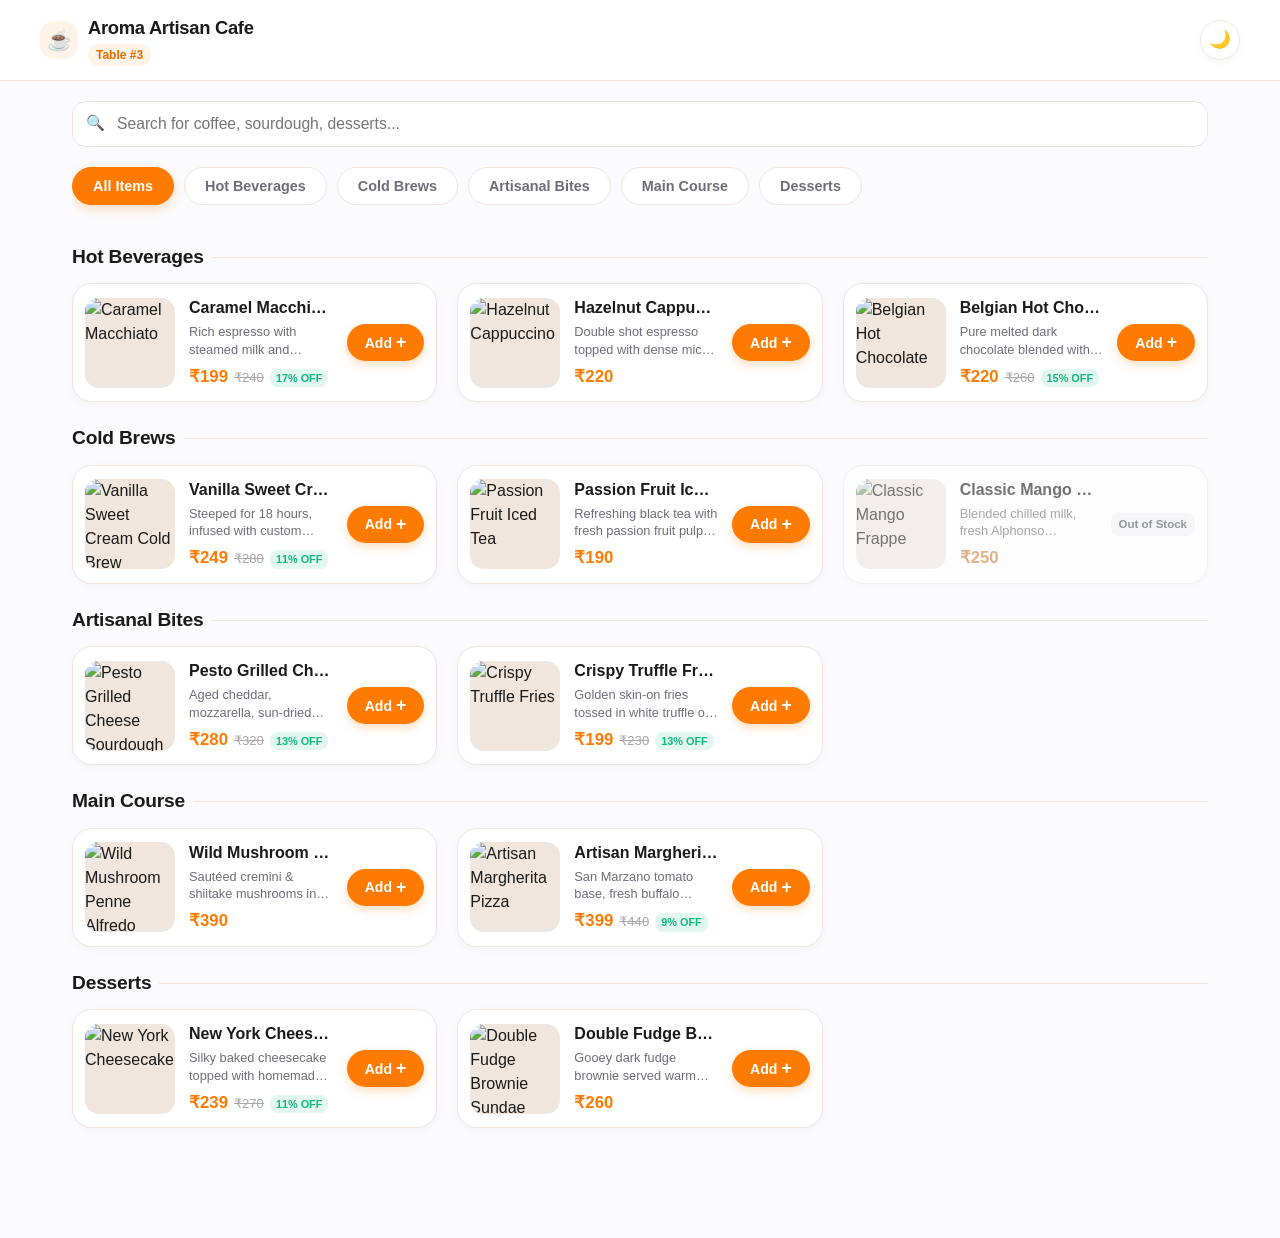
==== customer-web/index.html @ c37644c1 "feat: complete QR cafe management system with customer web, flutter owner app, and supabase backend" ====
<!DOCTYPE html>
<html lang="en">
<head>
  <meta charset="UTF-8" />
  <meta name="viewport" content="width=device-width, initial-scale=1.0, maximum-scale=1.0, user-scalable=no" />
  <meta name="description" content="Seamless QR-Based Cafe Ordering - Browse delicious coffee, meals and desserts." />
  <meta name="theme-color" content="#FF7A00" />
  <title>Aroma Artisan Cafe - Menu & Ordering</title>
  <link rel="stylesheet" href="style.css" />
  <!-- Supabase Client CDN -->
  <script src="https://cdn.jsdelivr.net/npm/@supabase/supabase-js@2"></script>
</head>
<body>
  <!-- Header / Top Bar -->
  <header class="topbar">
    <div class="container topbar-content">
      <div class="brand-wrapper">
        <div class="brand-icon">☕</div>
        <div>
          <div class="brand-name" id="cafeBrandName">Aroma Artisan Cafe</div>
          <div class="table-badge" id="tableBadge">Table #...</div>
        </div>
      </div>
      <button id="themeToggleBtn" class="theme-toggle-btn" aria-label="Toggle Dark/Light Mode">🌙</button>
    </div>
  </header>

  <!-- Main Content Area -->
  <main class="container">
    <!-- Search Section -->
    <section class="search-section">
      <div class="search-input-wrapper">
        <span class="search-icon">🔍</span>
        <input 
          type="text" 
          id="searchInput" 
          class="search-input" 
          placeholder="Search for coffee, sourdough, desserts..." 
          autocomplete="off"
        />
      </div>
    </section>

    <!-- Category Pill Filter -->
    <nav class="category-nav" id="categoryNav" aria-label="Menu Categories">
      <button class="category-pill active" data-category="ALL">All Items</button>
      <!-- Dynamic categories injected by app.js -->
    </nav>

    <!-- Dynamic Menu Grid Container -->
    <div id="menuContainer" class="menu-container">
      <!-- Menu categories & cards injected dynamically -->
      <div style="text-align: center; padding: 40px; color: var(--color-text-muted);">
        Loading fresh menu...
      </div>
    </div>
  </main>

  <!-- Floating Sticky Cart Action Button -->
  <button id="cartFab" class="cart-fab hidden" aria-label="View Cart">
    <span>🛒 View Order</span>
    <span class="cart-fab-badge" id="cartFabCount">0</span>
    <span>· ₹<span id="cartFabTotal">0</span></span>
  </button>

  <!-- Cart Modal / Slide-up Drawer -->
  <div id="cartBackdrop" class="cart-backdrop hidden"></div>
  <div id="cartDrawer" class="cart-drawer hidden">
    <div class="cart-drawer-header">
      <div>
        <h2 class="cart-drawer-title">Your Order</h2>
        <p style="font-size: 0.82rem; color: var(--color-text-secondary);" id="cartDrawerSubtitle">Table #...</p>
      </div>
      <button id="closeCartBtn" class="close-btn" aria-label="Close Cart">✕</button>
    </div>

    <!-- Items in cart -->
    <div id="cartItemsList" class="cart-items-list">
      <!-- Injected by app.js -->
    </div>

    <!-- Footer with billing and Place Order button -->
    <div class="cart-footer">
      <div class="cart-bill-row">
        <span>Items Subtotal</span>
        <span>₹<span id="billSubtotal">0</span></span>
      </div>
      <div class="cart-bill-row">
        <span>Taxes & Service</span>
        <span>₹0 (Included)</span>
      </div>
      <div class="cart-bill-row cart-bill-total">
        <span>Total Payable</span>
        <span>₹<span id="billTotal">0</span></span>
      </div>
      <button id="placeOrderBtn" class="place-order-btn">
        <span>Send to Kitchen</span>
        <span>🚀</span>
      </button>
    </div>
  </div>

  <!-- Toast Notifications -->
  <div id="toast" class="toast hidden" role="alert"></div>

  <!-- Scripts -->
  <script src="config.js"></script>
  <script src="app.js"></script>
</body>
</html>
---- customer-web/style.css ----
/* ==============================================================================
   Customer Ordering Web App - Design System & Stylesheet
   Theme: Warm Orange (#FF7A00 / #FF8C42) with Light & Dark Modes
   ============================================================================== */

:root {
  --color-primary: #ff7a00;
  --color-primary-dark: #e56a00;
  --color-primary-light: #fff2e6;
  --color-primary-glow: rgba(255, 122, 0, 0.25);
  
  --color-bg: #fbfbfd;
  --color-surface: #ffffff;
  --color-surface-hover: #fffaf5;
  --color-card-border: #f0e6dd;
  
  --color-text: #1a1a1a;
  --color-text-secondary: #6e6d7a;
  --color-text-muted: #9e9ea7;
  --color-strike: #a8a8a8;
  
  --color-success: #10b981;
  --color-danger: #ef4444;
  --color-badge-bg: #f3f4f6;
  --color-badge-text: #4b5563;

  --shadow-sm: 0 2px 8px rgba(0, 0, 0, 0.04);
  --shadow-md: 0 8px 24px rgba(0, 0, 0, 0.08);
  --shadow-lg: 0 14px 34px rgba(255, 122, 0, 0.2);
  --shadow-modal: 0 -8px 30px rgba(0, 0, 0, 0.15);

  --radius-sm: 8px;
  --radius-md: 14px;
  --radius-lg: 20px;
  --radius-full: 9999px;
  
  --transition-fast: 0.15s cubic-bezier(0.4, 0, 0.2, 1);
  --transition-normal: 0.25s cubic-bezier(0.4, 0, 0.2, 1);
}

body.dark {
  --color-primary: #ff8c42;
  --color-primary-dark: #ff7a00;
  --color-primary-light: #2d1e14;
  --color-primary-glow: rgba(255, 140, 66, 0.25);

  --color-bg: #121212;
  --color-surface: #1e1e1e;
  --color-surface-hover: #262626;
  --color-card-border: #2e2e2e;

  --color-text: #f9f9f9;
  --color-text-secondary: #b3b3b3;
  --color-text-muted: #737373;
  --color-strike: #666666;

  --color-badge-bg: #2d2d2d;
  --color-badge-text: #a3a3a3;

  --shadow-sm: 0 2px 8px rgba(0, 0, 0, 0.3);
  --shadow-md: 0 8px 24px rgba(0, 0, 0, 0.4);
  --shadow-lg: 0 14px 34px rgba(255, 140, 66, 0.22);
  --shadow-modal: 0 -8px 30px rgba(0, 0, 0, 0.6);
}

/* Reset & Base */
* {
  box-sizing: border-box;
  margin: 0;
  padding: 0;
  -webkit-tap-highlight-color: transparent;
}

body {
  font-family: -apple-system, BlinkMacSystemFont, 'Segoe UI', Roboto, Helvetica, Arial, sans-serif;
  background-color: var(--color-bg);
  color: var(--color-text);
  line-height: 1.5;
  transition: background-color var(--transition-normal), color var(--transition-normal);
  padding-bottom: 110px;
  min-height: 100vh;
}

/* Container */
.container {
  width: 100%;
  max-width: 680px;
  margin: 0 auto;
  padding: 0 16px;
  transition: max-width var(--transition-normal);
}

@media (min-width: 768px) {
  .container {
    max-width: 920px;
    padding: 0 24px;
  }
}

@media (min-width: 1120px) {
  .container {
    max-width: 1200px;
    padding: 0 32px;
  }
}

/* Top Bar */
.topbar {
  position: sticky;
  top: 0;
  z-index: 40;
  background: rgba(255, 255, 255, 0.85);
  backdrop-filter: blur(12px);
  -webkit-backdrop-filter: blur(12px);
  border-bottom: 1px solid var(--color-card-border);
  transition: background-color var(--transition-normal), border-color var(--transition-normal);
}

body.dark .topbar {
  background: rgba(18, 18, 18, 0.85);
}

.topbar-content {
  display: flex;
  align-items: center;
  justify-content: space-between;
  padding: 14px 0;
}

.brand-wrapper {
  display: flex;
  align-items: center;
  gap: 10px;
}

.brand-icon {
  display: flex;
  align-items: center;
  justify-content: center;
  width: 38px;
  height: 38px;
  background: var(--color-primary-light);
  border-radius: var(--radius-md);
  font-size: 1.25rem;
}

.brand-name {
  font-size: 1.15rem;
  font-weight: 700;
  color: var(--color-text);
  letter-spacing: -0.3px;
}

.table-badge {
  display: inline-flex;
  align-items: center;
  font-size: 0.75rem;
  font-weight: 600;
  padding: 2px 8px;
  border-radius: var(--radius-full);
  background: var(--color-primary-light);
  color: var(--color-primary-dark);
  margin-top: 2px;
}

.theme-toggle-btn {
  background: var(--color-surface);
  border: 1px solid var(--color-card-border);
  width: 40px;
  height: 40px;
  border-radius: var(--radius-full);
  display: flex;
  align-items: center;
  justify-content: center;
  cursor: pointer;
  font-size: 1.1rem;
  transition: transform var(--transition-fast), background-color var(--transition-fast);
  box-shadow: var(--shadow-sm);
}

.theme-toggle-btn:active {
  transform: scale(0.92);
}

/* Search & Categories Bar */
.search-section {
  padding: 14px 0 10px;
}

.search-input-wrapper {
  position: relative;
  display: flex;
  align-items: center;
}

.search-icon {
  position: absolute;
  left: 14px;
  color: var(--color-text-muted);
  font-size: 0.95rem;
  pointer-events: none;
}

.search-input {
  width: 100%;
  padding: 11px 14px 11px 40px;
  font-size: 0.92rem;
  border-radius: var(--radius-md);
  border: 1px solid var(--color-card-border);
  background: var(--color-surface);
  color: var(--color-text);
  outline: none;
  transition: border-color var(--transition-fast), box-shadow var(--transition-fast);
}

.search-input:focus {
  border-color: var(--color-primary);
  box-shadow: 0 0 0 3px var(--color-primary-glow);
}

.category-nav {
  display: flex;
  gap: 8px;
  overflow-x: auto;
  padding: 6px 0 12px;
  scrollbar-width: none;
  -ms-overflow-style: none;
}

.category-nav::-webkit-scrollbar {
  display: none;
}

.category-pill {
  white-space: nowrap;
  padding: 8px 16px;
  border-radius: var(--radius-full);
  font-size: 0.85rem;
  font-weight: 600;
  border: 1px solid var(--color-card-border);
  background: var(--color-surface);
  color: var(--color-text-secondary);
  cursor: pointer;
  transition: all var(--transition-fast);
}

.category-pill.active {
  background: var(--color-primary);
  color: #ffffff;
  border-color: var(--color-primary);
  box-shadow: 0 4px 12px var(--color-primary-glow);
}

/* Category Section */
.category-heading {
  font-size: 1.2rem;
  font-weight: 700;
  margin: 22px 0 12px;
  display: flex;
  align-items: center;
  gap: 8px;
  letter-spacing: -0.2px;
}

.category-heading::after {
  content: "";
  flex: 1;
  height: 1px;
  background: var(--color-card-border);
}

/* Menu Item Card & Multi-Column Responsive Grid */
.menu-grid {
  display: grid;
  grid-template-columns: 1fr;
  gap: 12px;
}

@media (min-width: 640px) {
  .menu-grid {
    grid-template-columns: repeat(2, minmax(0, 1fr));
    gap: 16px;
  }
}

@media (min-width: 1024px) {
  .menu-grid {
    grid-template-columns: repeat(3, minmax(0, 1fr));
    gap: 20px;
  }
}

.item-card {
  display: flex;
  background: var(--color-surface);
  border: 1px solid var(--color-card-border);
  border-radius: var(--radius-lg);
  padding: 12px;
  gap: 14px;
  align-items: center;
  box-shadow: var(--shadow-sm);
  transition: transform var(--transition-fast), box-shadow var(--transition-fast), border-color var(--transition-fast);
}

.item-card:hover {
  border-color: var(--color-primary);
  transform: translateY(-2px);
  box-shadow: var(--shadow-md);
}

.item-card.unavailable {
  opacity: 0.6;
  filter: grayscale(0.4);
}

.item-card.unavailable:hover {
  transform: none;
  border-color: var(--color-card-border);
}

.item-image-wrapper {
  position: relative;
  width: 90px;
  height: 90px;
  flex-shrink: 0;
  border-radius: var(--radius-md);
  overflow: hidden;
  background: var(--color-card-border);
}

.item-image {
  width: 100%;
  height: 100%;
  object-fit: cover;
  transition: transform 0.3s ease;
}

.item-card:hover .item-image {
  transform: scale(1.05);
}

.item-details {
  flex: 1;
  min-width: 0;
}

.item-name {
  font-size: 1rem;
  font-weight: 700;
  color: var(--color-text);
  margin-bottom: 3px;
  white-space: nowrap;
  overflow: hidden;
  text-overflow: ellipsis;
}

.item-desc {
  font-size: 0.8rem;
  color: var(--color-text-secondary);
  line-height: 1.35;
  display: -webkit-box;
  -webkit-line-clamp: 2;
  -webkit-box-orient: vertical;
  overflow: hidden;
  margin-bottom: 6px;
}

.item-price-row {
  display: flex;
  align-items: baseline;
  gap: 6px;
}

.item-price {
  font-size: 1.05rem;
  font-weight: 700;
  color: var(--color-primary);
}

.item-price-strike {
  font-size: 0.82rem;
  color: var(--color-strike);
  text-decoration: line-through;
}

.item-discount-tag {
  font-size: 0.68rem;
  font-weight: 700;
  color: var(--color-success);
  background: rgba(16, 185, 129, 0.12);
  padding: 1px 6px;
  border-radius: var(--radius-sm);
}

.item-action {
  display: flex;
  flex-direction: column;
  align-items: flex-end;
  justify-content: flex-end;
}

.badge-out-of-stock {
  font-size: 0.72rem;
  font-weight: 600;
  padding: 3px 8px;
  border-radius: var(--radius-sm);
  background: var(--color-badge-bg);
  color: var(--color-badge-text);
  white-space: nowrap;
}

.add-btn {
  background: var(--color-primary);
  color: #ffffff;
  border: none;
  border-radius: var(--radius-full);
  padding: 8px 18px;
  font-size: 0.88rem;
  font-weight: 700;
  cursor: pointer;
  display: inline-flex;
  align-items: center;
  gap: 4px;
  box-shadow: 0 4px 10px var(--color-primary-glow);
  transition: transform var(--transition-fast), background-color var(--transition-fast);
}

.add-btn:hover {
  background: var(--color-primary-dark);
}

.add-btn:active {
  transform: scale(0.93);
}

/* Quantity Counter in Card */
.qty-control {
  display: inline-flex;
  align-items: center;
  gap: 8px;
  background: var(--color-primary-light);
  border-radius: var(--radius-full);
  padding: 3px 8px;
}

.qty-btn {
  width: 26px;
  height: 26px;
  border-radius: var(--radius-full);
  border: none;
  background: var(--color-primary);
  color: #ffffff;
  font-weight: bold;
  cursor: pointer;
  display: flex;
  align-items: center;
  justify-content: center;
  font-size: 0.9rem;
  transition: transform var(--transition-fast);
}

.qty-btn:active {
  transform: scale(0.88);
}

.qty-text {
  font-weight: 700;
  font-size: 0.9rem;
  color: var(--color-primary-dark);
  min-width: 16px;
  text-align: center;
}

/* Floating Cart FAB */
.cart-fab {
  position: fixed;
  bottom: 24px;
  left: 50%;
  transform: translateX(-50%) translateY(0);
  background: var(--color-primary);
  color: #ffffff;
  border: none;
  border-radius: var(--radius-full);
  padding: 14px 28px;
  font-size: 1rem;
  font-weight: 700;
  display: flex;
  align-items: center;
  gap: 12px;
  box-shadow: var(--shadow-lg);
  cursor: pointer;
  z-index: 50;
  transition: transform var(--transition-normal), opacity var(--transition-normal), background-color var(--transition-fast);
}

.cart-fab:hover {
  background: var(--color-primary-dark);
}

.cart-fab:active {
  transform: translateX(-50%) scale(0.96);
}

.cart-fab.hidden {
  transform: translateX(-50%) translateY(100px);
  opacity: 0;
  pointer-events: none;
}

.cart-fab-badge {
  background: #ffffff;
  color: var(--color-primary-dark);
  font-size: 0.78rem;
  font-weight: 800;
  border-radius: var(--radius-full);
  padding: 2px 8px;
}

/* Cart Slide-up Drawer */
.cart-backdrop {
  position: fixed;
  inset: 0;
  background: rgba(0, 0, 0, 0.45);
  backdrop-filter: blur(4px);
  z-index: 60;
  opacity: 1;
  transition: opacity var(--transition-normal);
}

.cart-backdrop.hidden {
  opacity: 0;
  pointer-events: none;
}

.cart-drawer {
  position: fixed;
  bottom: 0;
  left: 0;
  right: 0;
  max-width: 680px;
  margin: 0 auto;
  background: var(--color-surface);
  border-top-left-radius: var(--radius-lg);
  border-top-right-radius: var(--radius-lg);
  box-shadow: var(--shadow-modal);
  padding: 24px 20px 28px;
  max-height: 82vh;
  display: flex;
  flex-direction: column;
  z-index: 70;
  transition: transform 0.32s cubic-bezier(0.16, 1, 0.3, 1);
}

.cart-drawer.hidden {
  transform: translateY(105%);
}

.cart-drawer-header {
  display: flex;
  align-items: center;
  justify-content: space-between;
  padding-bottom: 16px;
  border-bottom: 1px solid var(--color-card-border);
}

.cart-drawer-title {
  font-size: 1.25rem;
  font-weight: 700;
}

.close-btn {
  background: var(--color-bg);
  border: 1px solid var(--color-card-border);
  width: 36px;
  height: 36px;
  border-radius: var(--radius-full);
  display: flex;
  align-items: center;
  justify-content: center;
  cursor: pointer;
  color: var(--color-text-secondary);
  font-size: 1.1rem;
}

.cart-items-list {
  flex: 1;
  overflow-y: auto;
  padding: 16px 0;
  display: flex;
  flex-direction: column;
  gap: 14px;
}

.cart-item-row {
  display: flex;
  align-items: center;
  justify-content: space-between;
  gap: 12px;
}

.cart-item-info {
  flex: 1;
}

.cart-item-name {
  font-size: 0.95rem;
  font-weight: 600;
}

.cart-item-unit-price {
  font-size: 0.8rem;
  color: var(--color-text-muted);
}

.cart-item-total {
  font-weight: 700;
  font-size: 0.95rem;
  color: var(--color-text);
  min-width: 60px;
  text-align: right;
}

.cart-footer {
  border-top: 1px solid var(--color-card-border);
  padding-top: 16px;
}

.cart-bill-row {
  display: flex;
  justify-content: space-between;
  align-items: center;
  margin-bottom: 8px;
  font-size: 0.9rem;
  color: var(--color-text-secondary);
}

.cart-bill-total {
  font-size: 1.2rem;
  font-weight: 800;
  color: var(--color-text);
  margin-top: 8px;
  padding-top: 8px;
  border-top: 1px dashed var(--color-card-border);
}

.place-order-btn {
  width: 100%;
  margin-top: 16px;
  background: var(--color-primary);
  color: #ffffff;
  border: none;
  border-radius: var(--radius-md);
  padding: 16px;
  font-size: 1.05rem;
  font-weight: 700;
  cursor: pointer;
  box-shadow: 0 6px 18px var(--color-primary-glow);
  display: flex;
  align-items: center;
  justify-content: center;
  gap: 8px;
  transition: background-color var(--transition-fast), transform var(--transition-fast);
}

.place-order-btn:hover {
  background: var(--color-primary-dark);
}

.place-order-btn:active {
  transform: scale(0.98);
}

.place-order-btn:disabled {
  background: var(--color-strike);
  cursor: not-allowed;
  box-shadow: none;
}

/* Toast Notifications */
.toast {
  position: fixed;
  top: 76px;
  left: 50%;
  transform: translateX(-50%) translateY(0);
  background: var(--color-text);
  color: var(--color-bg);
  padding: 10px 22px;
  border-radius: var(--radius-full);
  font-size: 0.88rem;
  font-weight: 600;
  z-index: 100;
  box-shadow: var(--shadow-md);
  transition: transform var(--transition-fast), opacity var(--transition-fast);
  pointer-events: none;
}

.toast.hidden {
  transform: translateX(-50%) translateY(-20px);
  opacity: 0;
}

/* Order Status Stepper Page Styles */
.status-card {
  background: var(--color-surface);
  border: 1px solid var(--color-card-border);
  border-radius: var(--radius-lg);
  padding: 24px;
  margin-top: 24px;
  box-shadow: var(--shadow-sm);
  text-align: center;
}

.status-animation-icon {
  font-size: 3.5rem;
  margin-bottom: 12px;
  display: inline-block;
  animation: pulse-icon 2s infinite ease-in-out;
}

@keyframes pulse-icon {
  0%, 100% { transform: scale(1); }
  50% { transform: scale(1.1); }
}

.status-title {
  font-size: 1.4rem;
  font-weight: 800;
  margin-bottom: 6px;
}

.status-subtitle {
  font-size: 0.9rem;
  color: var(--color-text-secondary);
  margin-bottom: 24px;
}

/* Stepper Component */
.stepper-container {
  display: flex;
  justify-content: space-between;
  position: relative;
  margin: 30px 10px;
}

.stepper-line {
  position: absolute;
  top: 18px;
  left: 20px;
  right: 20px;
  height: 4px;
  background: var(--color-card-border);
  z-index: 1;
}

.stepper-progress {
  position: absolute;
  top: 18px;
  left: 20px;
  height: 4px;
  background: var(--color-primary);
  z-index: 2;
  transition: width 0.5s ease;
}

.step-item {
  position: relative;
  z-index: 3;
  display: flex;
  flex-direction: column;
  align-items: center;
  flex: 1;
}

.step-circle {
  width: 40px;
  height: 40px;
  border-radius: var(--radius-full);
  background: var(--color-surface);
  border: 3px solid var(--color-card-border);
  display: flex;
  align-items: center;
  justify-content: center;
  font-weight: 700;
  font-size: 0.95rem;
  color: var(--color-text-muted);
  transition: all 0.3s ease;
}

.step-item.active .step-circle {
  border-color: var(--color-primary);
  background: var(--color-primary);
  color: #ffffff;
  box-shadow: 0 0 0 6px var(--color-primary-glow);
}

.step-item.completed .step-circle {
  border-color: var(--color-primary);
  background: var(--color-primary);
  color: #ffffff;
}

.step-label {
  font-size: 0.78rem;
  font-weight: 600;
  margin-top: 8px;
  color: var(--color-text-secondary);
}

.step-item.active .step-label {
  color: var(--color-primary);
  font-weight: 700;
}

/* Receipt Details */
.receipt-box {
  background: var(--color-bg);
  border: 1px solid var(--color-card-border);
  border-radius: var(--radius-md);
  padding: 16px;
  margin-top: 20px;
  text-align: left;
}

.receipt-row {
  display: flex;
  justify-content: space-between;
  font-size: 0.88rem;
  margin-bottom: 6px;
}

.order-again-btn {
  width: 100%;
  margin-top: 20px;
  background: var(--color-surface);
  color: var(--color-primary);
  border: 2px solid var(--color-primary);
  border-radius: var(--radius-md);
  padding: 14px;
  font-size: 1rem;
  font-weight: 700;
  cursor: pointer;
  transition: all var(--transition-fast);
}

.order-again-btn:hover {
  background: var(--color-primary);
  color: #ffffff;
}

/* ==============================================================================
   RESPONSIVE BREAKPOINTS (TABLET & DESKTOP)
   ============================================================================== */
@media (min-width: 768px) {
  .search-section {
    padding: 20px 0 12px;
  }
  .search-input {
    padding: 13px 18px 13px 44px;
    font-size: 0.98rem;
  }
  .category-nav {
    gap: 10px;
    padding: 8px 0 16px;
  }
  .category-pill {
    padding: 10px 20px;
    font-size: 0.9rem;
  }

  /* Desktop Cart FAB positioned in bottom-right corner */
  .cart-fab {
    left: auto;
    right: 36px;
    bottom: 36px;
    transform: translateY(0);
    padding: 16px 30px;
    font-size: 1.05rem;
  }
  .cart-fab:active {
    transform: scale(0.96);
  }
  .cart-fab.hidden {
    transform: translateY(120px);
  }

  /* Desktop Slide-over Drawer from Right */
  .cart-drawer {
    left: auto;
    right: 0;
    top: 0;
    bottom: 0;
    width: 440px;
    max-width: 90vw;
    max-height: 100vh;
    border-top-left-radius: var(--radius-lg);
    border-bottom-left-radius: var(--radius-lg);
    border-top-right-radius: 0;
    border-bottom-right-radius: 0;
    transform: translateX(0);
    transition: transform 0.35s cubic-bezier(0.16, 1, 0.3, 1);
  }
  .cart-drawer.hidden {
    transform: translateX(110%);
  }

  /* Desktop Status Card */
  .status-card {
    max-width: 620px;
    margin: 40px auto;
    padding: 36px 32px;
    box-shadow: var(--shadow-md);
  }
}
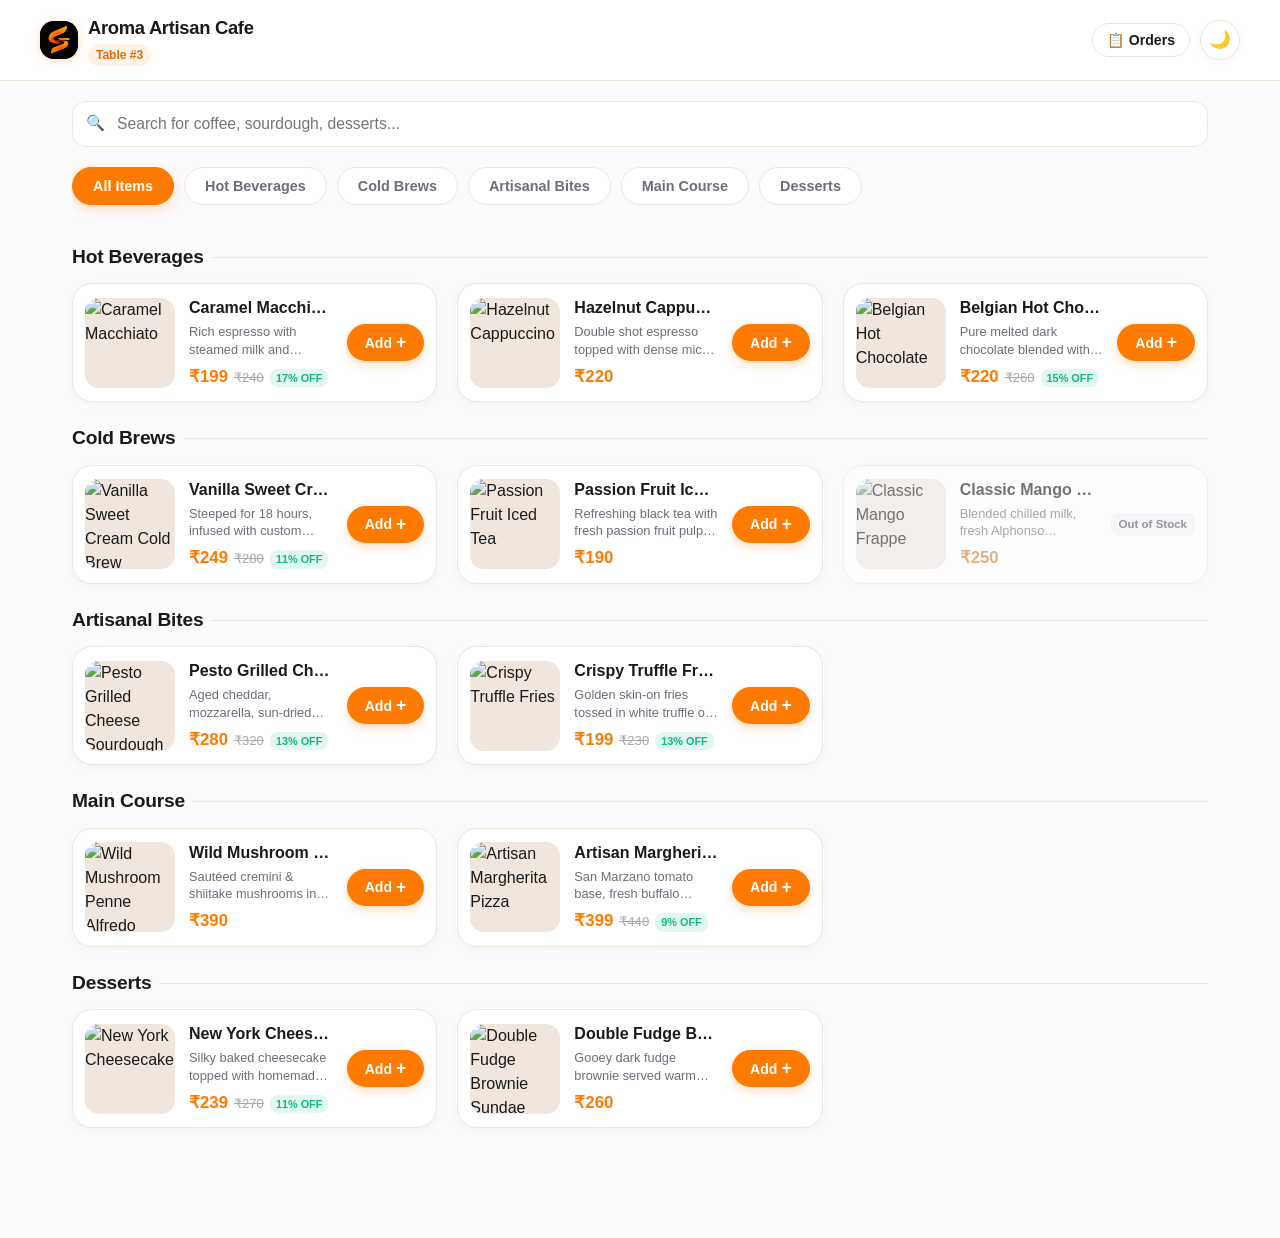
==== commit 9229e347: "feat: rebranding to Snap Serve, live kitchen order sync, super admin portal, subscriptions, and new " ====
--- a/customer-web/index.html
+++ b/customer-web/index.html
@@ -5,7 +5,8 @@
   <meta name="viewport" content="width=device-width, initial-scale=1.0, maximum-scale=1.0, user-scalable=no" />
   <meta name="description" content="Seamless QR-Based Cafe Ordering - Browse delicious coffee, meals and desserts." />
   <meta name="theme-color" content="#FF7A00" />
-  <title>Aroma Artisan Cafe - Menu & Ordering</title>
+  <title>Snap Serve - Menu & Ordering</title>
+  <link rel="icon" type="image/png" href="app_logo.png" />
   <link rel="stylesheet" href="style.css" />
   <!-- Supabase Client CDN -->
   <script src="https://cdn.jsdelivr.net/npm/@supabase/supabase-js@2"></script>
@@ -15,18 +16,35 @@
   <header class="topbar">
     <div class="container topbar-content">
       <div class="brand-wrapper">
-        <div class="brand-icon">☕</div>
+        <div class="brand-icon" style="padding: 0; overflow: hidden; background: #000; box-shadow: 0 2px 8px rgba(255, 122, 0, 0.25);">
+          <img src="app_logo.png" alt="Snap Serve" style="width: 100%; height: 100%; object-fit: cover; border-radius: inherit;" onerror="this.outerHTML='☕'" />
+        </div>
         <div>
-          <div class="brand-name" id="cafeBrandName">Aroma Artisan Cafe</div>
+          <div class="brand-name" id="cafeBrandName">Loading Cafe...</div>
           <div class="table-badge" id="tableBadge">Table #...</div>
         </div>
       </div>
-      <button id="themeToggleBtn" class="theme-toggle-btn" aria-label="Toggle Dark/Light Mode">🌙</button>
+      <div class="topbar-actions">
+        <button id="myOrdersBtn" class="my-orders-btn" aria-label="View My Orders">
+          <span>📋 Orders</span>
+          <span id="myOrdersBadge" class="my-orders-badge hidden">0</span>
+        </button>
+        <button id="themeToggleBtn" class="theme-toggle-btn" aria-label="Toggle Dark/Light Mode">🌙</button>
+      </div>
     </div>
   </header>
 
   <!-- Main Content Area -->
   <main class="container">
+    <!-- Session Alert / Read-Only Mode Banner -->
+    <div id="sessionBanner" class="session-banner hidden" role="status">
+      <div class="session-banner-icon">🔒</div>
+      <div class="session-banner-text">
+        <strong>Session Expired / Table Closed (Read-Only Mode)</strong>
+        <span>This dining session has ended. You can view your bill & order history, but new orders cannot be placed. Please scan the QR at your table to start a new order.</span>
+      </div>
+    </div>
+
     <!-- Search Section -->
     <section class="search-section">
       <div class="search-input-wrapper">
@@ -60,7 +78,7 @@
   <button id="cartFab" class="cart-fab hidden" aria-label="View Cart">
     <span>🛒 View Order</span>
     <span class="cart-fab-badge" id="cartFabCount">0</span>
-    <span>· ₹<span id="cartFabTotal">0</span></span>
+    <span>• ₹<span id="cartFabTotal">0</span></span>
   </button>
 
   <!-- Cart Modal / Slide-up Drawer -->
@@ -77,6 +95,20 @@
     <!-- Items in cart -->
     <div id="cartItemsList" class="cart-items-list">
       <!-- Injected by app.js -->
+    </div>
+
+    <!-- Special Instructions / Cooking Notes -->
+    <div class="cart-notes-section" style="padding: 10px 16px 6px;">
+      <label for="orderNotesInput" style="display: block; font-size: 0.8rem; font-weight: 600; margin-bottom: 4px; color: var(--color-text-secondary);">
+        📝 Cooking Instructions / Notes for Chef
+      </label>
+      <input
+        type="text"
+        id="orderNotesInput"
+        placeholder="e.g., Less spicy, no onions, extra hot..."
+        maxlength="150"
+        style="width: 100%; padding: 8px 12px; font-size: 0.85rem; border: 1px solid var(--color-border); border-radius: 8px; background: var(--color-bg-subtle, #f9f9f9); color: var(--color-text-main); box-sizing: border-box;"
+      />
     </div>
 
     <!-- Footer with billing and Place Order button -->
@@ -100,6 +132,38 @@
     </div>
   </div>
 
+  <!-- My Orders Modal / Drawer -->
+  <div id="myOrdersBackdrop" class="cart-backdrop hidden"></div>
+  <div id="myOrdersDrawer" class="cart-drawer hidden">
+    <div class="cart-drawer-header">
+      <div>
+        <h2 class="cart-drawer-title">My Orders & Bill</h2>
+        <p style="font-size: 0.82rem; color: var(--color-text-secondary);" id="myOrdersSubtitle">Orders placed in this session</p>
+      </div>
+      <button id="closeMyOrdersBtn" class="close-btn" aria-label="Close My Orders">✕</button>
+    </div>
+
+    <div id="myOrdersList" class="my-orders-list">
+      <!-- Orders dynamically injected by app.js -->
+    </div>
+  </div>
+
+  <!-- Printable Receipt / Order Summary Modal -->
+  <div id="receiptModalBackdrop" class="cart-backdrop hidden"></div>
+  <div id="receiptModal" class="receipt-modal hidden">
+    <div class="receipt-modal-content">
+      <div class="receipt-paper" id="printableReceipt">
+        <!-- Receipt content dynamically injected by app.js -->
+      </div>
+      <div class="receipt-actions no-print">
+        <button id="printReceiptBtn" class="receipt-print-btn">
+          <span>🖨️ Print Receipt</span>
+        </button>
+        <button id="closeReceiptBtn" class="receipt-close-btn">Close</button>
+      </div>
+    </div>
+  </div>
+
   <!-- Toast Notifications -->
   <div id="toast" class="toast hidden" role="alert"></div>
 
--- a/customer-web/style.css
+++ b/customer-web/style.css
@@ -911,3 +911,480 @@
     box-shadow: var(--shadow-md);
   }
 }
+
+/* ==============================================================================
+   Customer Web App - Additions for My Orders, Session Lock, Receipt & Print
+   ============================================================================== */
+
+/* Topbar Actions Wrapper */
+.topbar-actions {
+  display: flex;
+  align-items: center;
+  gap: 10px;
+}
+
+/* My Orders Header Button */
+.my-orders-btn {
+  background: var(--color-surface);
+  border: 1px solid var(--color-card-border);
+  color: var(--color-text);
+  padding: 8px 14px;
+  border-radius: var(--radius-full);
+  font-size: 0.88rem;
+  font-weight: 700;
+  display: flex;
+  align-items: center;
+  gap: 6px;
+  cursor: pointer;
+  position: relative;
+  transition: background-color var(--transition-fast), transform var(--transition-fast);
+}
+
+.my-orders-btn:hover {
+  background: var(--color-surface-hover);
+}
+
+.my-orders-btn:active {
+  transform: scale(0.95);
+}
+
+.my-orders-badge {
+  background: var(--color-primary);
+  color: #ffffff;
+  font-size: 0.72rem;
+  font-weight: 800;
+  border-radius: var(--radius-full);
+  padding: 1px 7px;
+  min-width: 18px;
+  text-align: center;
+}
+
+.my-orders-badge.hidden {
+  display: none;
+}
+
+/* Session Alert / Read-Only Banner */
+.session-banner {
+  background: #fff3cd;
+  border: 1px solid #ffeeba;
+  color: #856404;
+  border-radius: var(--radius-md);
+  padding: 14px 16px;
+  margin: 14px 0 6px;
+  display: flex;
+  align-items: flex-start;
+  gap: 12px;
+  font-size: 0.88rem;
+  box-shadow: var(--shadow-sm);
+  transition: all var(--transition-normal);
+}
+
+body.dark .session-banner {
+  background: #2a2208;
+  border-color: #48390c;
+  color: #ffd875;
+}
+
+.session-banner.hidden {
+  display: none;
+}
+
+.session-banner-icon {
+  font-size: 1.4rem;
+  line-height: 1;
+}
+
+.session-banner-text {
+  display: flex;
+  flex-direction: column;
+  gap: 3px;
+}
+
+.session-banner-text strong {
+  font-weight: 700;
+}
+
+/* My Orders Drawer Content */
+.my-orders-list {
+  flex: 1;
+  overflow-y: auto;
+  padding: 16px 0;
+  display: flex;
+  flex-direction: column;
+  gap: 14px;
+}
+
+.session-order-card {
+  background: var(--color-surface);
+  border: 1px solid var(--color-card-border);
+  border-radius: var(--radius-md);
+  padding: 14px 16px;
+  display: flex;
+  flex-direction: column;
+  gap: 10px;
+  box-shadow: var(--shadow-sm);
+}
+
+.session-order-header {
+  display: flex;
+  align-items: center;
+  justify-content: space-between;
+  padding-bottom: 8px;
+  border-bottom: 1px dashed var(--color-card-border);
+}
+
+.session-order-id {
+  font-weight: 800;
+  font-family: monospace;
+  font-size: 0.95rem;
+  color: var(--color-text);
+}
+
+.session-order-time {
+  font-size: 0.78rem;
+  color: var(--color-text-muted);
+}
+
+.order-status-pill {
+  font-size: 0.75rem;
+  font-weight: 800;
+  text-transform: uppercase;
+  letter-spacing: 0.5px;
+  padding: 4px 10px;
+  border-radius: var(--radius-full);
+}
+
+.status-pill-pending {
+  background: #fff8e1;
+  color: #b78103;
+}
+
+body.dark .status-pill-pending {
+  background: #2b2308;
+  color: #ffca28;
+}
+
+.status-pill-preparing {
+  background: #fff3e0;
+  color: #e65100;
+}
+
+body.dark .status-pill-preparing {
+  background: #2e1700;
+  color: #ff9800;
+}
+
+.status-pill-served {
+  background: #e3f2fd;
+  color: #0d47a1;
+}
+
+body.dark .status-pill-served {
+  background: #0a1f38;
+  color: #42a5f5;
+}
+
+.status-pill-paid {
+  background: #e8f5e9;
+  color: #1b5e20;
+}
+
+body.dark .status-pill-paid {
+  background: #0d2912;
+  color: #4caf50;
+}
+
+.session-order-items {
+  display: flex;
+  flex-direction: column;
+  gap: 6px;
+  font-size: 0.88rem;
+}
+
+.session-order-item-row {
+  display: flex;
+  justify-content: space-between;
+  align-items: center;
+  color: var(--color-text-secondary);
+}
+
+.session-order-footer {
+  display: flex;
+  align-items: center;
+  justify-content: space-between;
+  padding-top: 10px;
+  border-top: 1px solid var(--color-card-border);
+}
+
+.session-order-total {
+  font-weight: 800;
+  font-size: 1.05rem;
+  color: var(--color-primary);
+}
+
+.view-receipt-btn {
+  background: transparent;
+  border: 1px solid var(--color-primary);
+  color: var(--color-primary);
+  padding: 6px 14px;
+  border-radius: var(--radius-full);
+  font-size: 0.8rem;
+  font-weight: 700;
+  cursor: pointer;
+  transition: background-color var(--transition-fast), color var(--transition-fast);
+}
+
+.view-receipt-btn:hover {
+  background: var(--color-primary);
+  color: #ffffff;
+}
+
+/* Receipt Modal */
+.receipt-modal {
+  position: fixed;
+  inset: 0;
+  z-index: 80;
+  display: flex;
+  align-items: center;
+  justify-content: center;
+  padding: 16px;
+}
+
+.receipt-modal.hidden {
+  display: none;
+}
+
+.receipt-modal-content {
+  background: var(--color-surface);
+  border-radius: var(--radius-lg);
+  max-width: 440px;
+  width: 100%;
+  max-height: 90vh;
+  overflow-y: auto;
+  box-shadow: var(--shadow-modal);
+  display: flex;
+  flex-direction: column;
+  padding: 24px 20px;
+  animation: fadeInModal 0.25s ease-out;
+}
+
+@keyframes fadeInModal {
+  from {
+    opacity: 0;
+    transform: scale(0.95);
+  }
+  to {
+    opacity: 1;
+    transform: scale(1);
+  }
+}
+
+.receipt-paper {
+  background: var(--color-surface);
+  border: 1px dashed var(--color-card-border);
+  border-radius: var(--radius-md);
+  padding: 24px 18px;
+  font-family: 'Courier New', Courier, monospace, sans-serif;
+  color: var(--color-text);
+  line-height: 1.4;
+}
+
+.receipt-header {
+  text-align: center;
+  margin-bottom: 16px;
+  border-bottom: 1px dashed var(--color-card-border);
+  padding-bottom: 14px;
+}
+
+.receipt-cafe-name {
+  font-size: 1.25rem;
+  font-weight: 900;
+  letter-spacing: 1px;
+  text-transform: uppercase;
+  margin-bottom: 4px;
+}
+
+.receipt-subtitle {
+  font-size: 0.85rem;
+  color: var(--color-text-secondary);
+}
+
+.receipt-meta {
+  display: flex;
+  justify-content: space-between;
+  font-size: 0.82rem;
+  color: var(--color-text-secondary);
+  margin-bottom: 12px;
+}
+
+.receipt-items-table {
+  width: 100%;
+  border-collapse: collapse;
+  margin: 14px 0;
+  font-size: 0.88rem;
+}
+
+.receipt-items-table th {
+  text-align: left;
+  border-bottom: 1px solid var(--color-card-border);
+  padding: 6px 0;
+  font-size: 0.8rem;
+  text-transform: uppercase;
+  color: var(--color-text-muted);
+}
+
+.receipt-items-table td {
+  padding: 8px 0;
+  border-bottom: 1px dotted var(--color-card-border);
+}
+
+.receipt-items-table .text-right {
+  text-align: right;
+}
+
+.receipt-divider {
+  border-top: 1px dashed var(--color-card-border);
+  margin: 12px 0;
+}
+
+.receipt-total-row {
+  display: flex;
+  justify-content: space-between;
+  font-size: 1.15rem;
+  font-weight: 900;
+  margin: 8px 0 14px;
+}
+
+.receipt-status-badge {
+  text-align: center;
+  margin: 12px 0;
+}
+
+.receipt-footer-thanks {
+  text-align: center;
+  font-size: 0.85rem;
+  color: var(--color-text-secondary);
+  margin-top: 14px;
+  border-top: 1px dashed var(--color-card-border);
+  padding-top: 12px;
+}
+
+.receipt-actions {
+  display: flex;
+  gap: 10px;
+  margin-top: 16px;
+}
+
+.receipt-print-btn {
+  flex: 1;
+  background: var(--color-primary);
+  color: #ffffff;
+  border: none;
+  border-radius: var(--radius-md);
+  padding: 12px 18px;
+  font-weight: 700;
+  font-size: 0.95rem;
+  cursor: pointer;
+  display: flex;
+  align-items: center;
+  justify-content: center;
+  gap: 6px;
+  box-shadow: 0 4px 12px var(--color-primary-glow);
+  transition: background-color var(--transition-fast);
+}
+
+.receipt-print-btn:hover {
+  background: var(--color-primary-dark);
+}
+
+.receipt-close-btn {
+  background: var(--color-bg);
+  border: 1px solid var(--color-card-border);
+  color: var(--color-text);
+  border-radius: var(--radius-md);
+  padding: 12px 18px;
+  font-weight: 600;
+  font-size: 0.95rem;
+  cursor: pointer;
+}
+
+/* ==============================================================================
+   PRINT STYLESHEET (Clean receipt print without website UI)
+   ============================================================================== */
+@media print {
+  body {
+    background: #ffffff !important;
+    color: #000000 !important;
+    padding: 0 !important;
+  }
+
+  /* Hide all app and status tracking UI elements */
+  .topbar,
+  .search-section,
+  .category-nav,
+  .menu-container,
+  .cart-fab,
+  .cart-drawer,
+  .cart-backdrop,
+  .session-banner,
+  #myOrdersDrawer,
+  #myOrdersBackdrop,
+  .no-print,
+  .receipt-actions,
+  .toast,
+  .theme-toggle-btn,
+  .status-animation-icon,
+  .status-title,
+  .status-subtitle,
+  .stepper-container,
+  .order-again-btn,
+  .receipt-close-btn,
+  .receipt-print-btn {
+    display: none !important;
+  }
+
+  .status-card {
+    border: none !important;
+    box-shadow: none !important;
+    padding: 0 !important;
+    margin: 0 auto !important;
+    background: #ffffff !important;
+  }
+
+  /* Show only the printable receipt */
+  .receipt-modal {
+    position: static !important;
+    inset: auto !important;
+    display: block !important;
+    padding: 0 !important;
+  }
+
+  .receipt-modal-content {
+    box-shadow: none !important;
+    padding: 0 !important;
+    max-width: 100% !important;
+    width: 100% !important;
+  }
+
+  .receipt-paper {
+    border: none !important;
+    padding: 20px !important;
+    width: 100% !important;
+    max-width: 480px !important;
+    margin: 0 auto !important;
+    color: #000000 !important;
+    background: #ffffff !important;
+  }
+
+  .receipt-items-table td,
+  .receipt-items-table th {
+    border-color: #cccccc !important;
+    color: #000000 !important;
+  }
+
+  .receipt-divider,
+  .receipt-header,
+  .receipt-footer-thanks {
+    border-color: #cccccc !important;
+  }
+}
